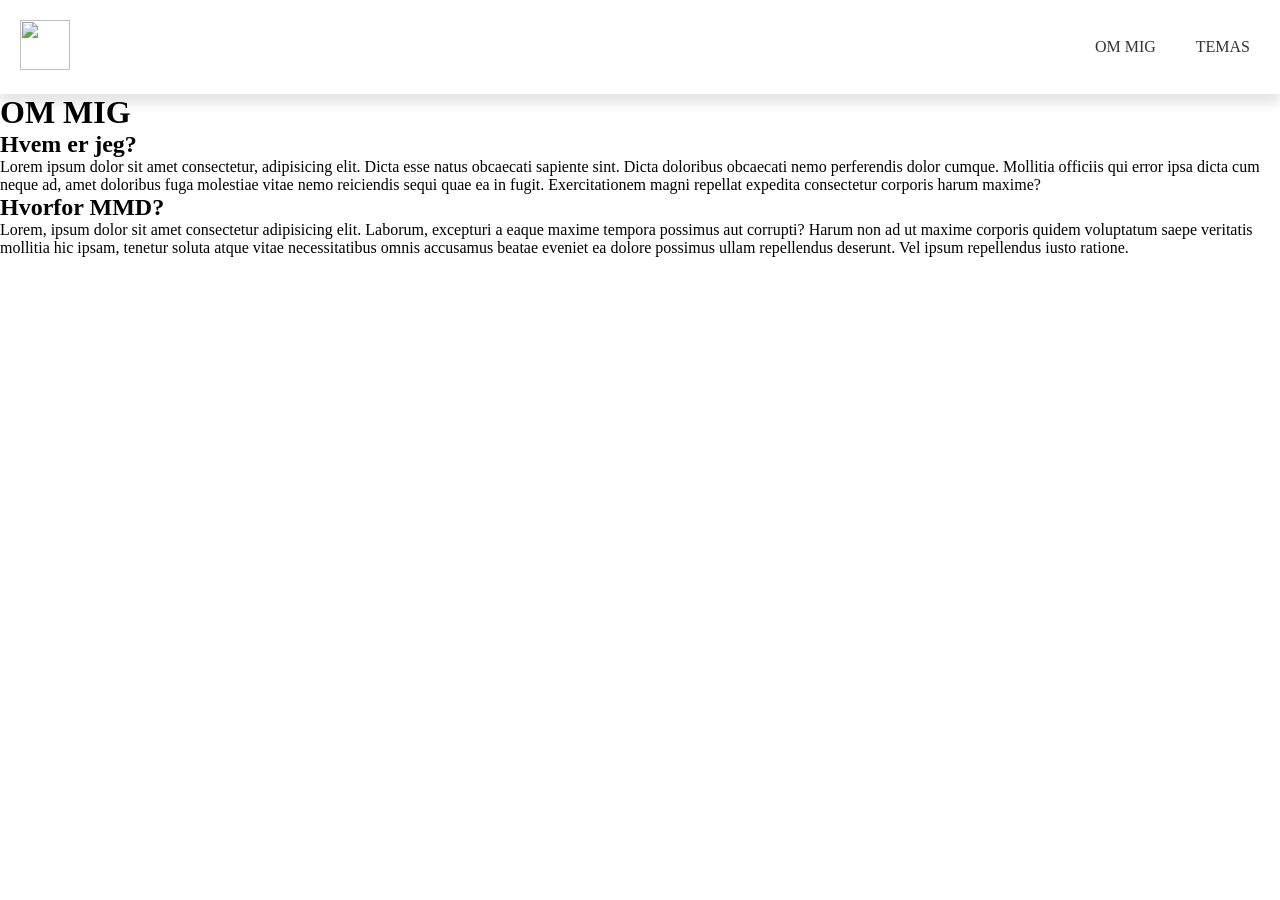
==== aboutme.html @ c72c5576 "skeleton and colors" ====
<!DOCTYPE html>
<html lang="en">
  <head>
    <meta charset="UTF-8" />
    <meta name="viewport" content="width=device-width, initial-scale=1.0" />
    <title>Document</title>
    <link rel="stylesheet" href="./css/header.css" />
  </head>
  <body>
    <header>
      <div class="logo">
        <a href="index.html">
          <img src="/" alt="" />
        </a>
      </div>
      <nav>
        <ul class="menu">
          <li><a href="index.html">OM MIG</a></li>
          <li><a href="temas.html">TEMAS</a></li>
        </ul>
        <button class="burger">
          <span class="line"></span>
          <span class="line"></span>
          <span class="line"></span>
        </button>
      </nav>
    </header>
    <main>
      <h1>OM MIG</h1>
      <h2>Hvem er jeg?</h2>
      <p>
        Lorem ipsum dolor sit amet consectetur, adipisicing elit. Dicta esse natus obcaecati sapiente sint. Dicta doloribus obcaecati nemo perferendis dolor cumque. Mollitia officiis qui error ipsa dicta cum neque ad, amet doloribus fuga molestiae
        vitae nemo reiciendis sequi quae ea in fugit. Exercitationem magni repellat expedita consectetur corporis harum maxime?
      </p>
      <h2>Hvorfor MMD?</h2>
      <p>
        Lorem, ipsum dolor sit amet consectetur adipisicing elit. Laborum, excepturi a eaque maxime tempora possimus aut corrupti? Harum non ad ut maxime corporis quidem voluptatum saepe veritatis mollitia hic ipsam, tenetur soluta atque vitae
        necessitatibus omnis accusamus beatae eveniet ea dolore possimus ullam repellendus deserunt. Vel ipsum repellendus iusto ratione.
      </p>
    </main>
    <script src="./javascript/burger.js"></script>
  </body>
</html>
---- css/header.css ----
* {
  margin: 0;
  padding: 0;
  box-sizing: border-box;
}

header {
  position: sticky;
  top: 0;
  display: flex;
  justify-content: space-between;
  align-items: center;
  padding: 20px;
  background-color: #ffffff;
  box-shadow: 0 10px 10px rgba(0, 0, 0, 0.1);
}

.logo img {
  width: 50px;
  height: 50px;
}

nav {
  display: flex;
  align-items: center;
}

.menu {
  display: flex;
  list-style: none;
  margin: 0;
  padding: 0;
}

.menu li {
  margin-right: 20px;
}

.menu li:last-child {
  margin-right: 0;
}

.menu a {
  display: block;
  padding: 10px;
  color: #333333;
  text-decoration: none;
  transition: color 0.3s;
  text-align: end;
}

.menu a:hover {
  color: #ff0000;
}

.burger {
  width: 30px;
  height: 20px;
  cursor: pointer;
}

.burger .line {
  display: block;
  width: 100%;
  height: 2px;
  background-color: #333333;
  margin-bottom: 5px;
  transition: 0.2s linear;
}
.burger {
  display: none;
}
@media screen and (width < 800px) {
  .menu {
    display: none;
  }
  .burger {
    display: block;
    background-color: transparent;
    border: 0;
  }
  .burger.active .line:nth-child(1) {
    transform: rotate(45deg) translate(5px, 5px);
    transition: 0.2s linear;
  }

  .burger.active .line:nth-child(2) {
    opacity: 0;
    transition: 0.15s linear;
  }

  .burger.active .line:nth-child(3) {
    transform: rotate(-45deg) translate(5px, -5px);
    transition: 0.2s linear;
  }

  nav.active .menu {
    display: block;
    background-color: #ffffff;
    position: absolute;
    top: 94px;
    left: 0;
    width: 100%;
    box-shadow: 0 10px 10px rgba(0, 0, 0, 0.1);
    z-index: 1;
  }

  nav.active .menu li {
    margin: 10px 20px;
  }

  nav.active .menu a {
    font-size: 24px;
  }
}
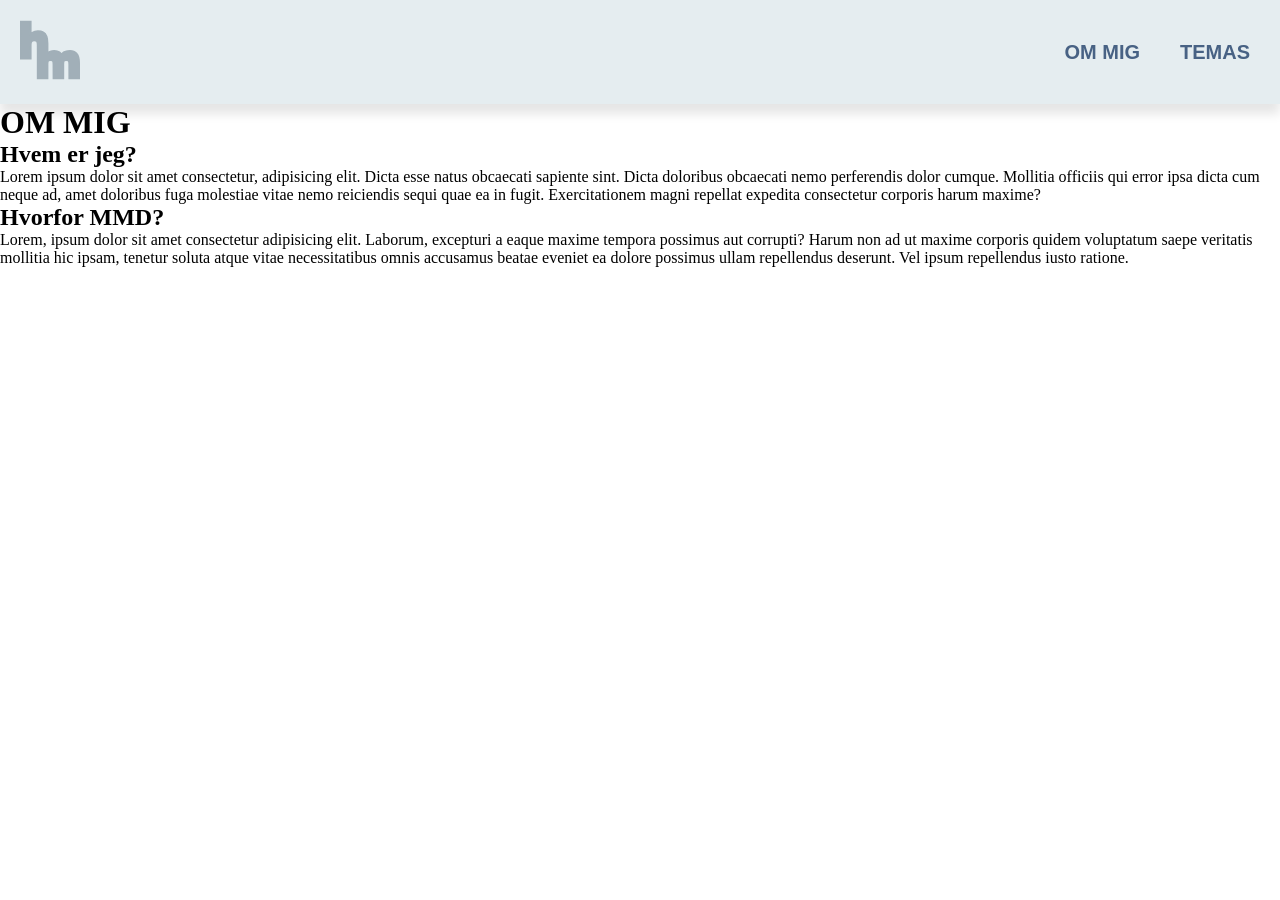
==== commit ff0cd994: "Adding Fonts and layouts" ====
--- a/aboutme.html
+++ b/aboutme.html
@@ -10,7 +10,7 @@
     <header>
       <div class="logo">
         <a href="index.html">
-          <img src="/" alt="" />
+          <img src="./images/hmlogo.svg" alt="" />
         </a>
       </div>
       <nav>
--- a/css/header.css
+++ b/css/header.css
@@ -3,21 +3,25 @@
   padding: 0;
   box-sizing: border-box;
 }
+@font-face {
+  font-family: "PoppinsBold";
+  src: url(../fonts/Poppins-Bold.woff);
+}
 
 header {
-  position: sticky;
+  position: inherit;
   top: 0;
   display: flex;
   justify-content: space-between;
   align-items: center;
   padding: 20px;
-  background-color: #ffffff;
+  background-color: #e5edf0;
   box-shadow: 0 10px 10px rgba(0, 0, 0, 0.1);
 }
 
 .logo img {
-  width: 50px;
-  height: 50px;
+  width: 60px;
+  height: 60px;
 }
 
 nav {
@@ -43,14 +47,17 @@
 .menu a {
   display: block;
   padding: 10px;
-  color: #333333;
+  color: #486284;
   text-decoration: none;
   transition: color 0.3s;
   text-align: end;
+  font-family: "Poppins", sans-serif;
+  font-weight: 800;
+  font-size: 20px;
 }
 
 .menu a:hover {
-  color: #ff0000;
+  color: #fb9dfb;
 }
 
 .burger {
@@ -63,7 +70,7 @@
   display: block;
   width: 100%;
   height: 2px;
-  background-color: #333333;
+  background-color: #486284;
   margin-bottom: 5px;
   transition: 0.2s linear;
 }
@@ -96,7 +103,7 @@
 
   nav.active .menu {
     display: block;
-    background-color: #ffffff;
+    background-color: #e5edf0;
     position: absolute;
     top: 94px;
     left: 0;
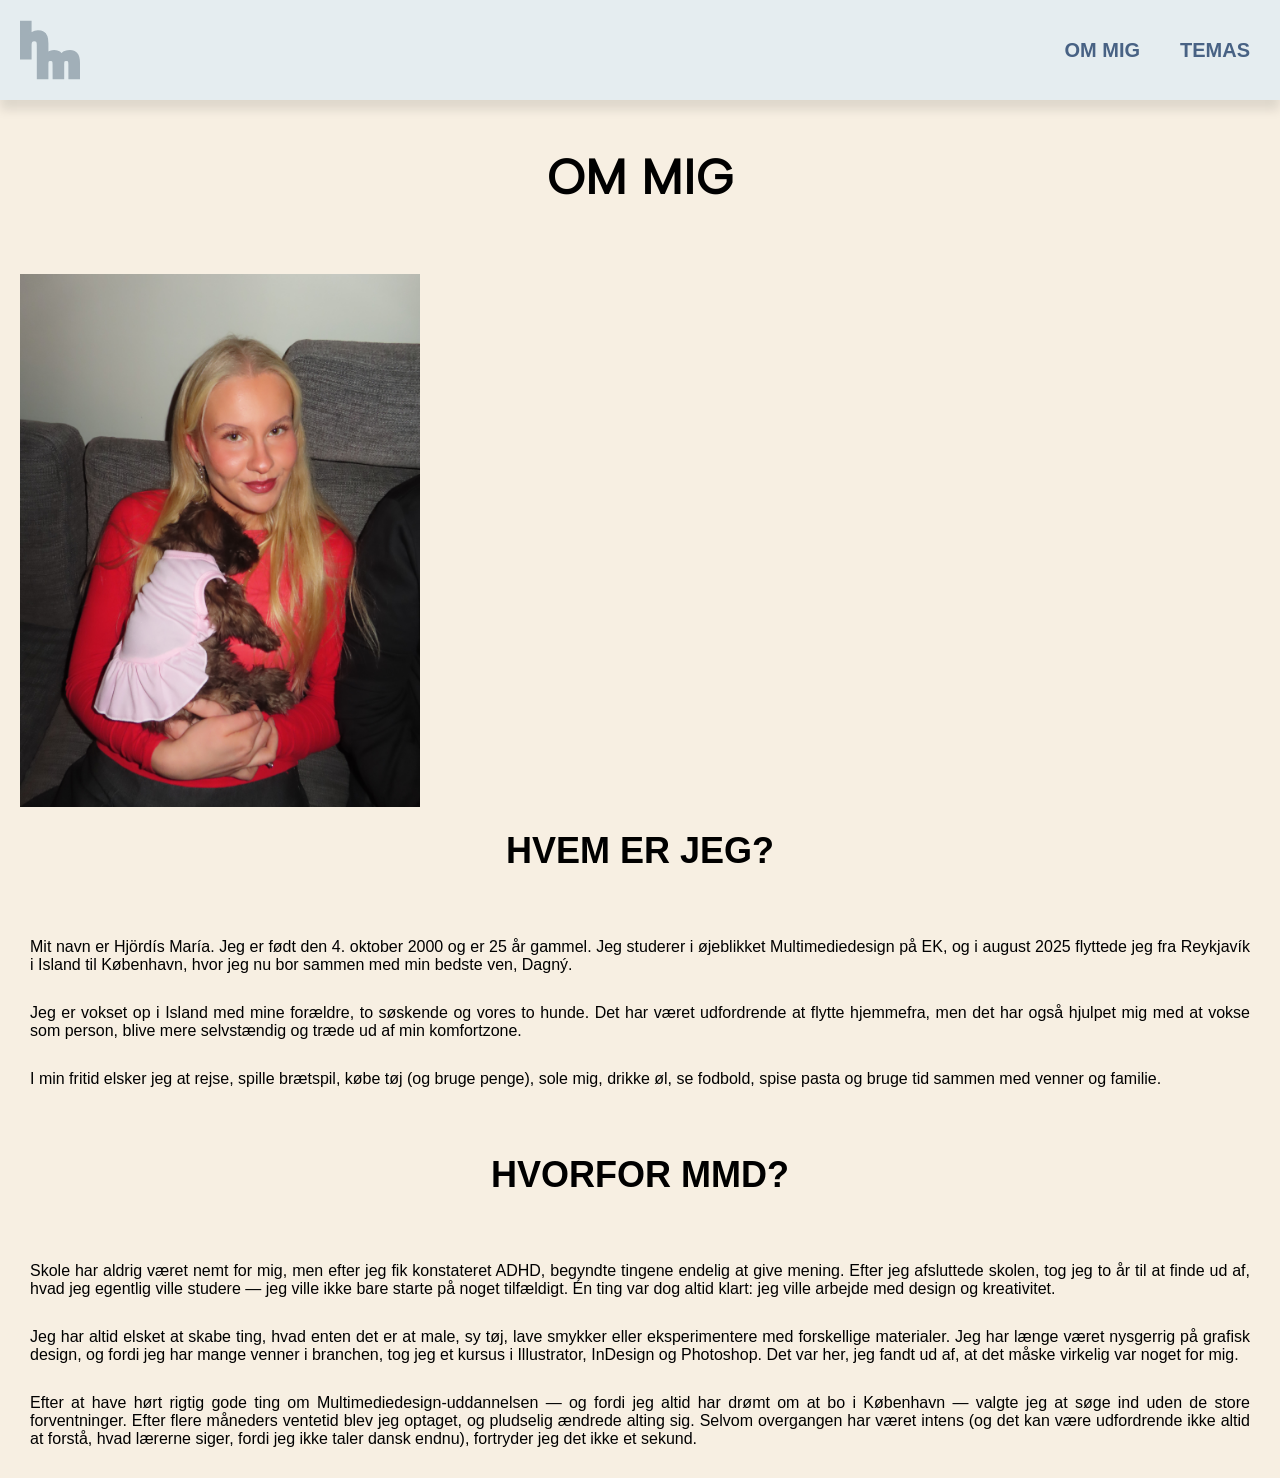
==== commit 7b8f3eed: "ALOOOOOTTT" ====
--- a/aboutme.html
+++ b/aboutme.html
@@ -5,6 +5,9 @@
     <meta name="viewport" content="width=device-width, initial-scale=1.0" />
     <title>Document</title>
     <link rel="stylesheet" href="./css/header.css" />
+    <link rel="stylesheet" href="./css/style.css" />
+    <link rel="stylesheet" href="./css/layout.css" />
+    <link rel="stylesheet" href="./css/general.css" />
   </head>
   <body>
     <header>
@@ -27,16 +30,34 @@
     </header>
     <main>
       <h1>OM MIG</h1>
-      <h2>Hvem er jeg?</h2>
-      <p>
-        Lorem ipsum dolor sit amet consectetur, adipisicing elit. Dicta esse natus obcaecati sapiente sint. Dicta doloribus obcaecati nemo perferendis dolor cumque. Mollitia officiis qui error ipsa dicta cum neque ad, amet doloribus fuga molestiae
-        vitae nemo reiciendis sequi quae ea in fugit. Exercitationem magni repellat expedita consectetur corporis harum maxime?
-      </p>
-      <h2>Hvorfor MMD?</h2>
-      <p>
-        Lorem, ipsum dolor sit amet consectetur adipisicing elit. Laborum, excepturi a eaque maxime tempora possimus aut corrupti? Harum non ad ut maxime corporis quidem voluptatum saepe veritatis mollitia hic ipsam, tenetur soluta atque vitae
-        necessitatibus omnis accusamus beatae eveniet ea dolore possimus ullam repellendus deserunt. Vel ipsum repellendus iusto ratione.
-      </p>
+      <section>
+        <div class="aboutmephoto">
+          <img src="images/Hjördís.JPG" alt="" />
+        </div>
+        <h2>Hvem er jeg?</h2>
+        <p style="text-align: justify">
+          Mit navn er Hjördís María. Jeg er født den 4. oktober 2000 og er 25 år gammel. Jeg studerer i øjeblikket Multimediedesign på EK, og i august 2025 flyttede jeg fra Reykjavík i Island til København, hvor jeg nu bor sammen med min bedste ven,
+          Dagný.
+        </p>
+        <p style="text-align: justify">
+          Jeg er vokset op i Island med mine forældre, to søskende og vores to hunde. Det har været udfordrende at flytte hjemmefra, men det har også hjulpet mig med at vokse som person, blive mere selvstændig og træde ud af min komfortzone.
+        </p>
+        <p style="text-align: justify">I min fritid elsker jeg at rejse, spille brætspil, købe tøj (og bruge penge), sole mig, drikke øl, se fodbold, spise pasta og bruge tid sammen med venner og familie.</p>
+
+        <h2>Hvorfor MMD?</h2>
+        <p style="text-align: justify">
+          Skole har aldrig været nemt for mig, men efter jeg fik konstateret ADHD, begyndte tingene endelig at give mening. Efter jeg afsluttede skolen, tog jeg to år til at finde ud af, hvad jeg egentlig ville studere — jeg ville ikke bare starte på
+          noget tilfældigt. Én ting var dog altid klart: jeg ville arbejde med design og kreativitet.
+        </p>
+        <p style="text-align: justify">
+          Jeg har altid elsket at skabe ting, hvad enten det er at male, sy tøj, lave smykker eller eksperimentere med forskellige materialer. Jeg har længe været nysgerrig på grafisk design, og fordi jeg har mange venner i branchen, tog jeg et
+          kursus i Illustrator, InDesign og Photoshop. Det var her, jeg fandt ud af, at det måske virkelig var noget for mig.
+        </p>
+        <p style="text-align: justify">
+          Efter at have hørt rigtig gode ting om Multimediedesign-uddannelsen — og fordi jeg altid har drømt om at bo i København — valgte jeg at søge ind uden de store forventninger. Efter flere måneders ventetid blev jeg optaget, og pludselig
+          ændrede alting sig. Selvom overgangen har været intens (og det kan være udfordrende ikke altid at forstå, hvad lærerne siger, fordi jeg ikke taler dansk endnu), fortryder jeg det ikke et sekund.
+        </p>
+      </section>
     </main>
     <script src="./javascript/burger.js"></script>
   </body>
--- a/css/style.css
+++ b/css/style.css
@@ -0,0 +1,62 @@
+:root {
+  --blue: #e5edf0;
+  --dark: #a1afb8;
+  --cream: #b1a296;
+  --light: #fbe99d;
+}
+
+body {
+  background-color: #f7efe2;
+}
+/*colors*/
+.card.blue {
+  --bg: var(--blue);
+}
+.card.cream {
+  --bg: var(--cream);
+}
+
+.button {
+  background: var(--bg);
+}
+
+.rotate {
+  background: var(--bg);
+}
+
+.card.blue .rotate {
+  color: var(--dark);
+}
+.card.cream .rotate {
+  color: var(--light);
+}
+
+.btn.dark {
+  color: var(--dark);
+}
+.btn.light {
+  color: var(--light);
+}
+
+.btn.dark:hover {
+  color: #c32732;
+}
+.btn.light:hover {
+  color: #fb9dfb;
+}
+
+/*img style*/
+.cardphoto {
+  overflow: hidden;
+  background: #ddd;
+}
+.imgfit {
+  width: 100%;
+  height: 100%;
+  object-fit: cover;
+}
+.aboutmephoto {
+  width: 400px;
+  height: 500px;
+  margin: 20px;
+}
--- a/css/layout.css
+++ b/css/layout.css
@@ -0,0 +1,238 @@
+* {
+  box-sizing: border-box;
+}
+
+/*grid for cards*/
+.portfolio-grid {
+  display: grid;
+  grid-template-columns: 1fr;
+}
+
+.card {
+  display: grid;
+  grid-template-columns: 70px 1fr;
+  min-height: 360px;
+}
+
+.rotate {
+  display: flex;
+  align-items: center;
+  justify-content: center;
+}
+
+.button {
+  display: flex;
+  align-items: center;
+  justify-content: center;
+}
+.btn {
+  display: inline-flex;
+  align-items: center;
+  justify-content: center;
+  padding: 14px 26px;
+}
+
+img {
+  display: block;
+  max-width: 100%;
+  height: auto;
+}
+
+/* GRID FOR TEMA SIDE */
+.grid-tema {
+  margin: 60px;
+  display: grid;
+  gap: 20px;
+}
+
+.tema-block {
+  display: grid;
+  gap: 12px;
+  align-items: start;
+  position: relative;
+  padding: 18px 0;
+}
+
+/* divider line */
+.tema-block::after {
+  content: "";
+  position: absolute;
+  left: 0;
+  right: 0;
+  bottom: 0;
+  height: 1px;
+  background-color: rgba(0, 0, 0, 0.15); /* subtle */
+}
+
+.tema-block:last-child::after {
+  display: none;
+}
+
+/* left column */
+
+.media-2 {
+  display: grid;
+  grid-template-columns: repeat(2, 1fr);
+}
+.media-3 {
+  display: grid;
+  grid-template-columns: repeat(3, 1fr);
+}
+.media-4 {
+  display: grid;
+  grid-template-columns: repeat(4, 1fr);
+}
+.media-5 {
+  display: grid;
+  grid-template-columns: 1fr;
+}
+.media-6 {
+  display: grid;
+  grid-template-columns: repeat(2, 1fr);
+}
+.media-7 {
+  display: grid;
+  grid-template-columns: 1fr 1fr;
+}
+.media-9 {
+  display: grid;
+  grid-template-columns: repeat(2, 1fr);
+}
+.media-10 {
+  display: grid;
+  grid-template-columns: 1fr 1fr 1fr;
+  gap: 0;
+}
+
+/* right column (image area) */
+.tema-media {
+  display: grid;
+  gap: 6px;
+}
+.tema-media.media-lofi img {
+  height: 300px;
+}
+.tema-media.media-4 img {
+  height: 300px;
+}
+.tema-media.media-8 img {
+  height: 80%;
+  width: 80%;
+}
+
+/* image sizing: keep them from becoming huge */
+.tema-media img {
+  width: 100%;
+  height: 220px; /* controls “bigness” */
+  object-fit: contain; /* show whole UI screens */
+  border-radius: 12px; /* optional */
+}
+.tema-menus {
+  display: flex;
+  justify-content: center;
+  align-items: center;
+  gap: 32px; /* space between menu items */
+  padding: 0;
+  margin: 40px 0; /* space above/below */
+  list-style: none;
+}
+main nav {
+  width: 100%;
+}
+.tema-menus a {
+  text-align: center;
+}
+main > nav {
+  display: flex !important;
+  justify-content: center !important;
+  width: 100% !important;
+  padding: 2em;
+}
+
+/* make UL shrink to its content and center */
+main > nav .tema-menus {
+  width: fit-content;
+  margin: 0 auto;
+}
+
+/* layout on mobile: text on top, images underneath */
+@media (max-width: 799px) {
+  .tema-block {
+    grid-template-columns: 1fr;
+  }
+
+  /* make images a bit shorter on small screens */
+  .tema-media img {
+    height: 200px;
+  }
+}
+
+/* layout on desktop: text left, images right */
+@media (min-width: 800px) {
+  .tema-block {
+    grid-template-columns: 1fr 1.4fr; /* right side wider */
+    gap: 10px;
+  }
+
+  /* different grid layouts depending on how many images */
+  .media-2 {
+    grid-template-columns: repeat(2, 1fr);
+  }
+
+  .media-3 {
+    grid-template-columns: repeat(3, 1fr);
+  }
+
+  .media-4 {
+    grid-template-columns: repeat(4, 1fr);
+  }
+  .media-6 {
+    grid-template-columns: repeat(3, 1fr);
+  }
+
+  .tema-media.media-lofi img {
+    height: 400px;
+  }
+
+  .tema-media.media-4 img {
+    height: 400px;
+  }
+  /* slightly larger thumbnails on desktop */
+  .tema-media img {
+    height: 240px;
+  }
+
+  .portfolio-grid {
+    grid-template-columns: 1fr 1fr;
+    max-width: 1200px;
+    margin: 100px auto;
+  }
+  .card {
+    grid-template-columns: 90px 1fr;
+    grid-template-rows: 320px 240px;
+    min-height: auto;
+  }
+
+  /* photo spans both columns on top */
+  .cardphoto {
+    grid-column: 1 / -1;
+    grid-row: 1;
+  }
+
+  /* label + panel sit on bottom row */
+  .rotate {
+    grid-column: 1;
+    grid-row: 2;
+    font-size: 40px;
+  }
+
+  .button {
+    grid-column: 2;
+    grid-row: 2;
+  }
+
+  .btn {
+    padding: 20px 90px;
+    letter-spacing: 2px;
+  }
+}
--- a/css/general.css
+++ b/css/general.css
@@ -0,0 +1,126 @@
+@font-face {
+  font-family: "AlbertSans";
+  src: url(../fonts/AlbertSans-VariableFont_wght.woff);
+}
+@font-face {
+  font-family: "PoppinsRegular";
+  src: url(../fonts/Poppins-Regular.woff);
+}
+@font-face {
+  font-family: "PoppinsBold";
+  src: url(../fonts/Poppins-Bold.woff);
+}
+
+.rotate {
+  writing-mode: vertical-rl;
+  transform: rotate(180deg);
+  font-weight: 800;
+  letter-spacing: 2px;
+  font-family: "AlbertSans", sans-serif;
+}
+
+.rotate h3 {
+  font-size: 55px;
+}
+
+.btn {
+  border: 2px solid currentColor;
+  text-decoration: none;
+  font-size: 14px;
+  letter-spacing: 1px;
+  line-height: 1;
+  font-family: "Poppins", sans-serif;
+  font-weight: 700;
+  font-style: normal;
+}
+
+h1 {
+  font-family: "AlbertSans", sans-serif;
+  font-weight: 700;
+  font-size: 48px;
+  letter-spacing: 1px;
+  text-align: center;
+  padding: 1em;
+}
+
+h2 {
+  text-align: center;
+  padding: 1em;
+  font-family: Helvetica, sans-serif;
+  font-size: 36px;
+  font-weight: 700;
+  text-transform: uppercase;
+}
+
+p {
+  font-family: "Poppins", sans-serif;
+  font-weight: 400;
+  font-size: 16px;
+  margin: 30px;
+  text-align: center;
+}
+.btn-website {
+  align-items: center;
+  justify-content: center;
+  text-align: center;
+  text-decoration: none;
+  color: #c32732;
+}
+.button-website {
+  margin-top: 20px;
+  display: inline-block;
+  border: 2px solid #c32732;
+  padding: 20px 40px;
+  align-items: center;
+  justify-items: center;
+  text-align: center;
+  font-family: "Poppins", sans-serif;
+  font-weight: 700;
+  font-style: normal;
+  text-decoration: none;
+  color: #c32732;
+  cursor: pointer;
+}
+.tema-beskrivelse {
+  text-align: center;
+  justify-content: center;
+  align-items: center;
+}
+.button-website:hover {
+  background-color: #fb9dfb;
+  color: #ffffff;
+}
+
+.tema-text h2 {
+  margin: 0 0 8px 0;
+  font-family: "AlbertSans", sans-serif;
+  font-weight: 600;
+  font-size: 35px;
+  text-align: start;
+}
+.tema-text p {
+  font-family: "Poppins", sans-serif;
+  font-weight: 400;
+  font-size: 16px;
+  text-align: start;
+  margin-right: 20px;
+}
+.tema-menus a {
+  font-family: "Poppins", sans-serif;
+  font-weight: 600;
+  font-size: 18px;
+  text-decoration: none;
+  color: #486284;
+}
+.tema-menus a:hover {
+  color: #fb9dfb;
+}
+
+@media (min-width: 800px) {
+  .rotate h3 {
+    font-size: 55px;
+  }
+  .btn {
+    font-size: 20px;
+  }
+}
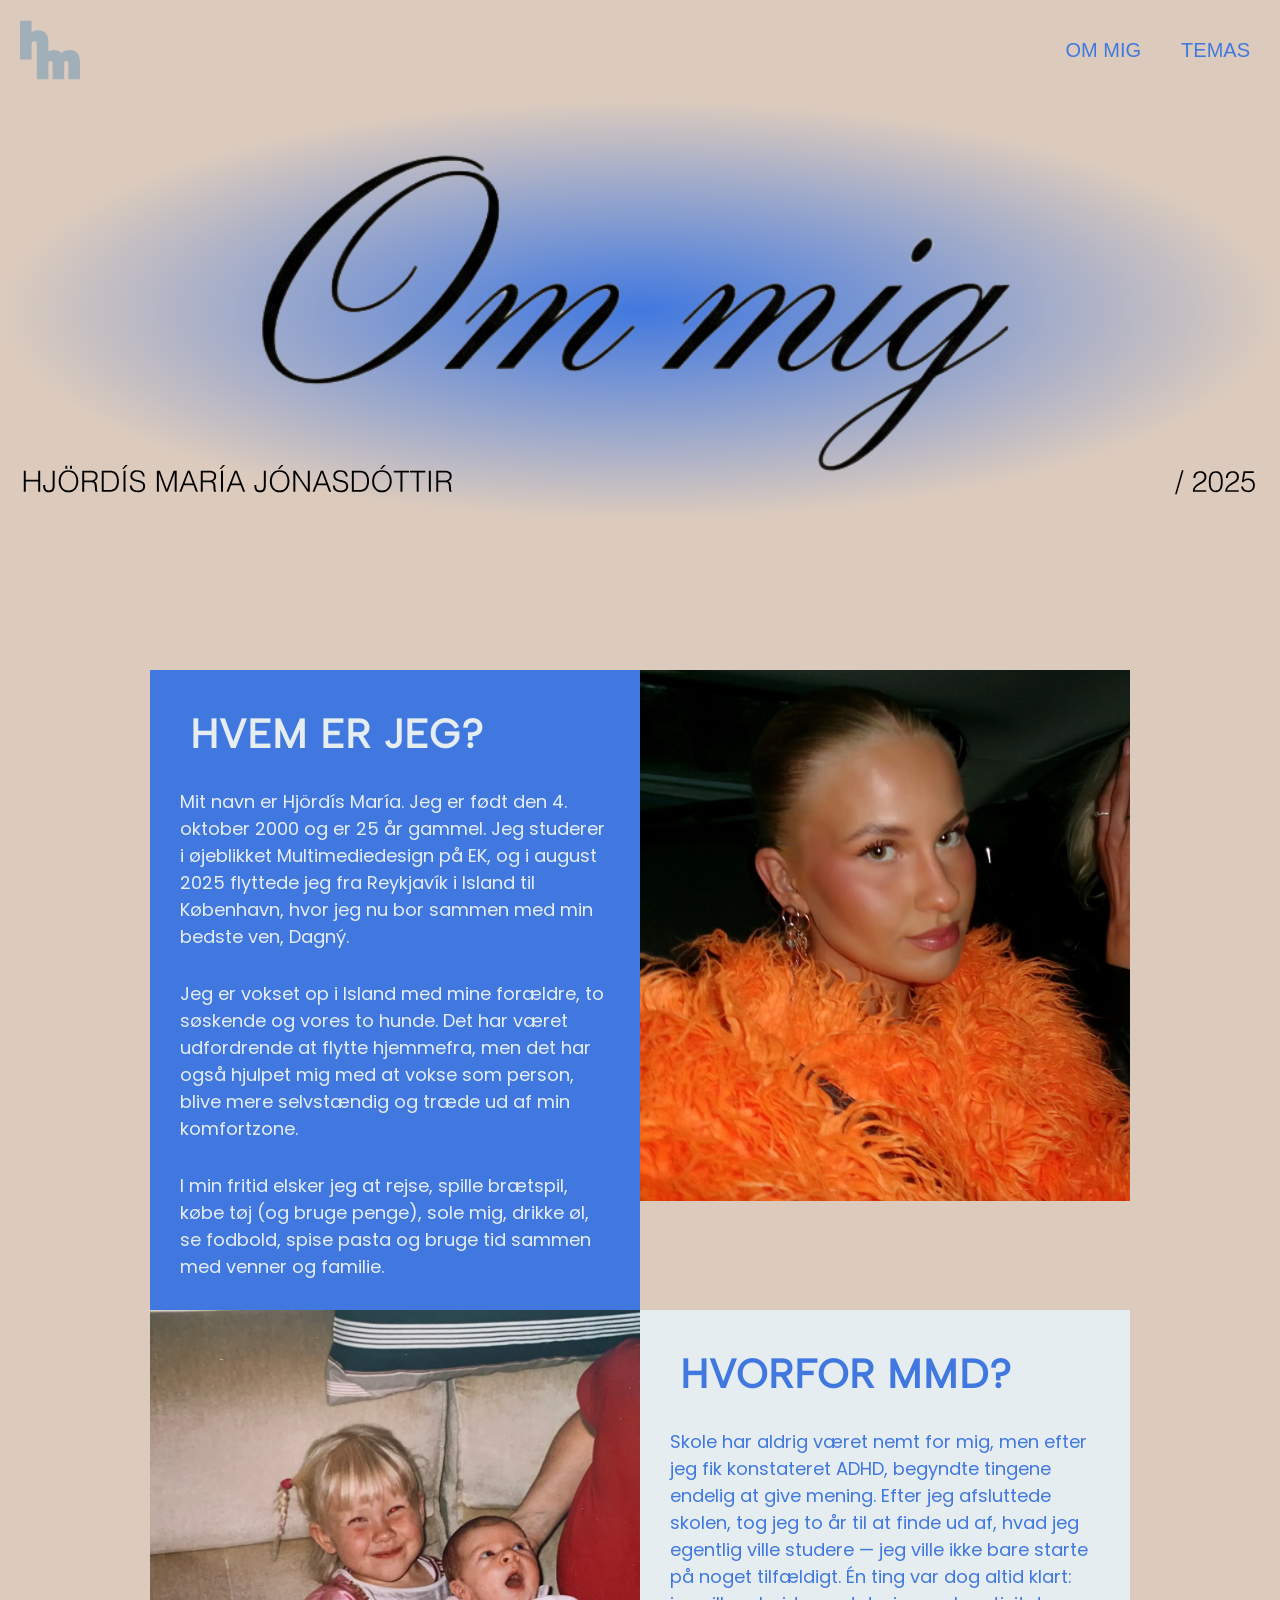
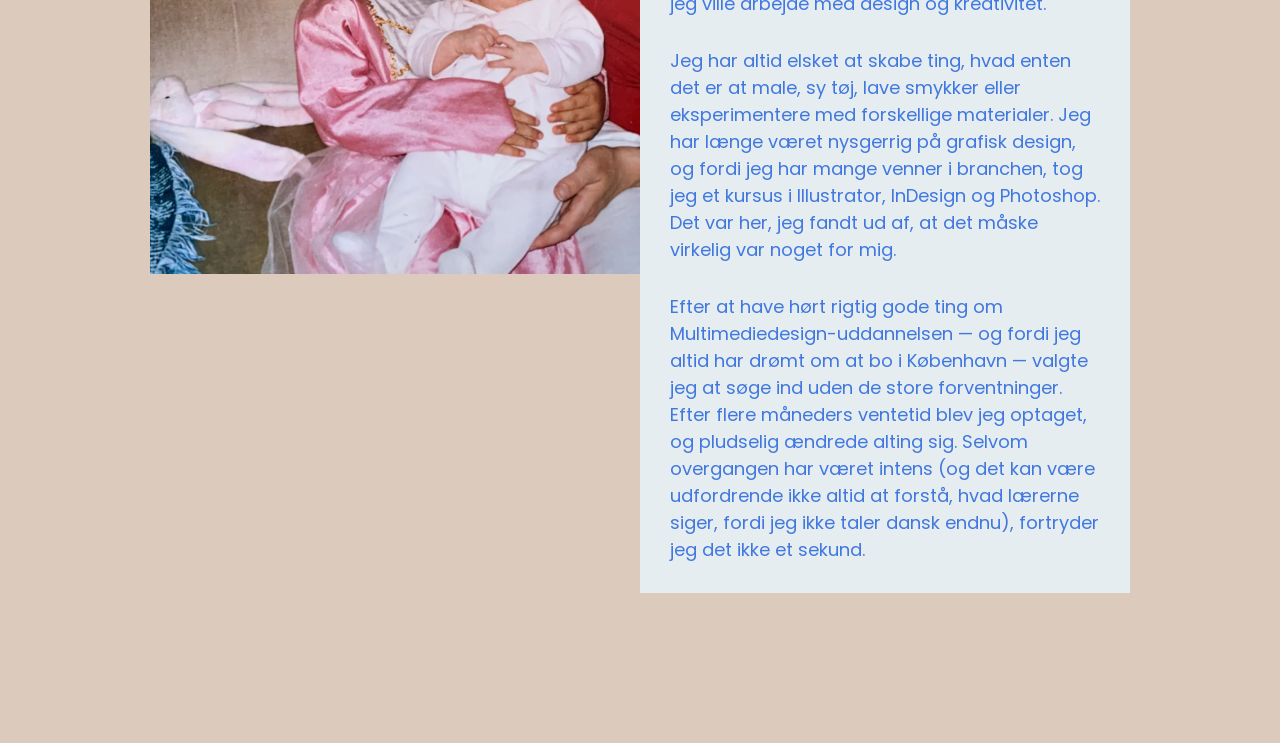
==== commit adb2f0d8: "Like so much stuff idk" ====
--- a/aboutme.html
+++ b/aboutme.html
@@ -1,4 +1,4 @@
-<!DOCTYPE html>
+<!doctype html>
 <html lang="en">
   <head>
     <meta charset="UTF-8" />
@@ -29,34 +29,41 @@
       </nav>
     </header>
     <main>
-      <h1>OM MIG</h1>
-      <section>
-        <div class="aboutmephoto">
-          <img src="images/Hjördís.JPG" alt="" />
+      <div class="hero-img">
+        <img src="images/om-mighero.svg" alt="" />
+      </div>
+      <section class="ommig-grid">
+        <div class="ommig-box ommig-text ommig-top">
+          <h1>Hvem er jeg?</h1>
+          <p>
+            Mit navn er Hjördís María. Jeg er født den 4. oktober 2000 og er 25 år gammel. Jeg studerer i øjeblikket Multimediedesign på EK, og i august 2025 flyttede jeg fra Reykjavík i Island til København, hvor jeg nu bor sammen med min bedste
+            ven, Dagný.
+          </p>
+          <p>Jeg er vokset op i Island med mine forældre, to søskende og vores to hunde. Det har været udfordrende at flytte hjemmefra, men det har også hjulpet mig med at vokse som person, blive mere selvstændig og træde ud af min komfortzone.</p>
+          <p>I min fritid elsker jeg at rejse, spille brætspil, købe tøj (og bruge penge), sole mig, drikke øl, se fodbold, spise pasta og bruge tid sammen med venner og familie.</p>
         </div>
-        <h2>Hvem er jeg?</h2>
-        <p style="text-align: justify">
-          Mit navn er Hjördís María. Jeg er født den 4. oktober 2000 og er 25 år gammel. Jeg studerer i øjeblikket Multimediedesign på EK, og i august 2025 flyttede jeg fra Reykjavík i Island til København, hvor jeg nu bor sammen med min bedste ven,
-          Dagný.
-        </p>
-        <p style="text-align: justify">
-          Jeg er vokset op i Island med mine forældre, to søskende og vores to hunde. Det har været udfordrende at flytte hjemmefra, men det har også hjulpet mig med at vokse som person, blive mere selvstændig og træde ud af min komfortzone.
-        </p>
-        <p style="text-align: justify">I min fritid elsker jeg at rejse, spille brætspil, købe tøj (og bruge penge), sole mig, drikke øl, se fodbold, spise pasta og bruge tid sammen med venner og familie.</p>
+        <div class="ommig-box ommig-img-1">
+          <img src="images/HMJHMJ.webp" alt="" />
+        </div>
 
-        <h2>Hvorfor MMD?</h2>
-        <p style="text-align: justify">
-          Skole har aldrig været nemt for mig, men efter jeg fik konstateret ADHD, begyndte tingene endelig at give mening. Efter jeg afsluttede skolen, tog jeg to år til at finde ud af, hvad jeg egentlig ville studere — jeg ville ikke bare starte på
-          noget tilfældigt. Én ting var dog altid klart: jeg ville arbejde med design og kreativitet.
-        </p>
-        <p style="text-align: justify">
-          Jeg har altid elsket at skabe ting, hvad enten det er at male, sy tøj, lave smykker eller eksperimentere med forskellige materialer. Jeg har længe været nysgerrig på grafisk design, og fordi jeg har mange venner i branchen, tog jeg et
-          kursus i Illustrator, InDesign og Photoshop. Det var her, jeg fandt ud af, at det måske virkelig var noget for mig.
-        </p>
-        <p style="text-align: justify">
-          Efter at have hørt rigtig gode ting om Multimediedesign-uddannelsen — og fordi jeg altid har drømt om at bo i København — valgte jeg at søge ind uden de store forventninger. Efter flere måneders ventetid blev jeg optaget, og pludselig
-          ændrede alting sig. Selvom overgangen har været intens (og det kan være udfordrende ikke altid at forstå, hvad lærerne siger, fordi jeg ikke taler dansk endnu), fortryder jeg det ikke et sekund.
-        </p>
+        <div class="ommig-box ommig-img-2">
+          <img src="images/babyhmj.webp" alt="" />
+        </div>
+        <div class="ommig-box ommig-text ommig-text-dark ommig-bottom">
+          <h1>Hvorfor MMD?</h1>
+          <p>
+            Skole har aldrig været nemt for mig, men efter jeg fik konstateret ADHD, begyndte tingene endelig at give mening. Efter jeg afsluttede skolen, tog jeg to år til at finde ud af, hvad jeg egentlig ville studere — jeg ville ikke bare starte
+            på noget tilfældigt. Én ting var dog altid klart: jeg ville arbejde med design og kreativitet.
+          </p>
+          <p>
+            Jeg har altid elsket at skabe ting, hvad enten det er at male, sy tøj, lave smykker eller eksperimentere med forskellige materialer. Jeg har længe været nysgerrig på grafisk design, og fordi jeg har mange venner i branchen, tog jeg et
+            kursus i Illustrator, InDesign og Photoshop. Det var her, jeg fandt ud af, at det måske virkelig var noget for mig.
+          </p>
+          <p>
+            Efter at have hørt rigtig gode ting om Multimediedesign-uddannelsen — og fordi jeg altid har drømt om at bo i København — valgte jeg at søge ind uden de store forventninger. Efter flere måneders ventetid blev jeg optaget, og pludselig
+            ændrede alting sig. Selvom overgangen har været intens (og det kan være udfordrende ikke altid at forstå, hvad lærerne siger, fordi jeg ikke taler dansk endnu), fortryder jeg det ikke et sekund.
+          </p>
+        </div>
       </section>
     </main>
     <script src="./javascript/burger.js"></script>
--- a/css/header.css
+++ b/css/header.css
@@ -1,22 +1,11 @@
-* {
-  margin: 0;
-  padding: 0;
-  box-sizing: border-box;
-}
-@font-face {
-  font-family: "PoppinsBold";
-  src: url(../fonts/Poppins-Bold.woff);
-}
-
 header {
-  position: inherit;
+  position: relative;
   top: 0;
   display: flex;
   justify-content: space-between;
   align-items: center;
   padding: 20px;
-  background-color: #e5edf0;
-  box-shadow: 0 10px 10px rgba(0, 0, 0, 0.1);
+  background-color: #dccbbd;
 }
 
 .logo img {
@@ -29,81 +18,97 @@
   align-items: center;
 }
 
+/* Desktop menu */
 .menu {
   display: flex;
   list-style: none;
+  gap: 20px;
   margin: 0;
   padding: 0;
-}
-
-.menu li {
-  margin-right: 20px;
-}
-
-.menu li:last-child {
-  margin-right: 0;
 }
 
 .menu a {
   display: block;
   padding: 10px;
-  color: #486284;
+  color: #4178df;
   text-decoration: none;
   transition: color 0.3s;
   text-align: end;
-  font-family: "Poppins", sans-serif;
-  font-weight: 800;
+  font-family: Helvetica, sans-serif;
+  font-weight: 500;
   font-size: 20px;
 }
 
 .menu a:hover {
-  color: #fb9dfb;
+  color: #ec3333;
 }
 
-.burger {
-  width: 30px;
-  height: 20px;
-  cursor: pointer;
-}
-
-.burger .line {
-  display: block;
-  width: 100%;
-  height: 2px;
-  background-color: #486284;
-  margin-bottom: 5px;
-  transition: 0.2s linear;
-}
+/* Burger hidden on desktop */
 .burger {
   display: none;
 }
-@media screen and (width < 800px) {
+
+/* Mobile */
+@media (max-width: 799px) {
   .menu {
     display: none;
   }
+
   .burger {
     display: block;
-    background-color: transparent;
+    width: 40px;
+    height: 28px;
+    cursor: pointer;
+
+    background: transparent;
     border: 0;
+    padding: 0;
+
+    position: relative;
   }
+
+  .burger .line {
+    position: absolute;
+    left: 0;
+    width: 100%;
+    height: 4px;
+    background-color: #4178df;
+
+    transition: 0.2s linear;
+    transform-origin: center;
+  }
+
+  .burger .line:nth-child(1) {
+    top: 0;
+  }
+  .burger .line:nth-child(2) {
+    top: 50%;
+    transform: translateY(-50%);
+  }
+  .burger .line:nth-child(3) {
+    bottom: 0;
+  }
+
+  /* Perfect X */
   .burger.active .line:nth-child(1) {
-    transform: rotate(45deg) translate(5px, 5px);
-    transition: 0.2s linear;
+    top: 50%;
+    transform: translateY(-50%) rotate(45deg);
   }
 
   .burger.active .line:nth-child(2) {
     opacity: 0;
-    transition: 0.15s linear;
   }
 
   .burger.active .line:nth-child(3) {
-    transform: rotate(-45deg) translate(5px, -5px);
-    transition: 0.2s linear;
+    top: 50%;
+    bottom: auto;
+    transform: translateY(-50%) rotate(-45deg);
   }
 
+  /* Dropdown menu */
   nav.active .menu {
     display: block;
-    background-color: #e5edf0;
+    background-color: #dccbbd;
     position: absolute;
     top: 94px;
     left: 0;
--- a/css/style.css
+++ b/css/style.css
@@ -1,14 +1,15 @@
 :root {
   --blue: #e5edf0;
   --dark: #a1afb8;
-  --cream: #b1a296;
-  --light: #fbe99d;
+  --cream: #4178df;
+  --light: #e5edf0; /* keep if intentional */
 }
 
 body {
-  background-color: #f7efe2;
+  background-color: #dccbbd;
 }
-/*colors*/
+
+/* Background per card */
 .card.blue {
   --bg: var(--blue);
 }
@@ -16,47 +17,51 @@
   --bg: var(--cream);
 }
 
+/* Apply bg to the correct sections */
+.rotate,
 .button {
   background: var(--bg);
 }
 
-.rotate {
-  background: var(--bg);
-}
-
-.card.blue .rotate {
-  color: var(--dark);
-}
-.card.cream .rotate {
-  color: var(--light);
-}
-
+/* Text colors per card */
+.card.blue .rotate,
+.card.blue .cardtitle,
 .btn.dark {
   color: var(--dark);
 }
+
+.card.cream .rotate,
+.card.cream .cardtitle,
 .btn.light {
   color: var(--light);
 }
 
+/* Hover */
 .btn.dark:hover {
   color: #c32732;
 }
 .btn.light:hover {
   color: #fb9dfb;
 }
+.tema-menus a:hover {
+  background-color: #4178df;
+  color: #e5edf0;
+}
 
-/*img style*/
-.cardphoto {
-  overflow: hidden;
-  background: #ddd;
+.line {
+  height: 1px;
+  background: #000;
+  width: 100%;
+  margin: 20px 0;
 }
-.imgfit {
-  width: 100%;
-  height: 100%;
-  object-fit: cover;
+
+.about-me-block {
+  background-color: var(--cream);
+  padding: 3em;
+  color: var(--light);
 }
-.aboutmephoto {
-  width: 400px;
-  height: 500px;
-  margin: 20px;
+.mmd-block {
+  background-color: var(--blue);
+  padding: 3em;
+  color: var(--cream);
 }
--- a/css/layout.css
+++ b/css/layout.css
@@ -1,56 +1,78 @@
-* {
-  box-sizing: border-box;
-}
-
-/*grid for cards*/
+/* ========== PORTFOLIO GRID ========== */
 .portfolio-grid {
   display: grid;
   grid-template-columns: 1fr;
 }
 
+/* Mobile cards (your reference layout) */
 .card {
   display: grid;
-  grid-template-columns: 70px 1fr;
+  grid-template-columns: 70px 1fr 1fr; /* label | text/button | image */
   min-height: 360px;
 }
 
+/* Keep placements stable (no random grid auto placement) */
+.rotate {
+  grid-column: 1;
+}
+.button {
+  grid-column: 2;
+  position: relative;
+}
+.cardphoto {
+  grid-column: 3;
+}
+
+/* Center rotate area box */
 .rotate {
   display: flex;
   align-items: center;
   justify-content: center;
 }
 
+/* Button panel: button stays centered */
 .button {
   display: flex;
   align-items: center;
   justify-content: center;
-}
-.btn {
-  display: inline-flex;
-  align-items: center;
-  justify-content: center;
-  padding: 14px 26px;
-}
-
-img {
-  display: block;
-  max-width: 100%;
-  height: auto;
-}
-
-/* GRID FOR TEMA SIDE */
+  padding: 20px;
+}
+
+/* Title inside button panel (you wanted near image with 1cm-ish gap) */
+.cardtitle {
+  position: absolute;
+  top: 20px;
+  right: 0.5cm; /* tweak to taste */
+  text-align: right;
+  margin: 0;
+  font-size: 28px;
+  letter-spacing: 2px;
+}
+
+/* Card image area */
+.cardphoto {
+  overflow: hidden;
+}
+
+.cardphoto img {
+  width: 100%;
+  height: 100%;
+  object-fit: cover;
+}
+
+/* ========== TEMA PAGE LAYOUT ========== */
 .grid-tema {
   margin: 60px;
   display: grid;
-  gap: 20px;
+  gap: 10px;
 }
 
 .tema-block {
   display: grid;
-  gap: 12px;
+  gap: 8px;
   align-items: start;
   position: relative;
-  padding: 18px 0;
+  padding: 10px 0;
 }
 
 /* divider line */
@@ -61,145 +83,201 @@
   right: 0;
   bottom: 0;
   height: 1px;
-  background-color: rgba(0, 0, 0, 0.15); /* subtle */
-}
-
+  background-color: rgba(0, 0, 0, 0.15);
+}
 .tema-block:last-child::after {
   display: none;
 }
-
-/* left column */
-
+/* Om mig layout*/
+
+.ommig-box {
+  min-height: 420px;
+  overflow: hidden;
+}
+.ommig-text {
+  background: var(--cream);
+  color: var(--blue);
+}
+.ommig-text h1 {
+  font-family: "AlbertSans", sans-serif;
+  font-weight: 600;
+  font-size: 40px;
+  text-align: start;
+  margin: 0 0 8px 0;
+  color: var(--blue);
+  text-transform: uppercase;
+  padding-bottom: 0;
+}
+.ommig-text-dark {
+  background: var(--blue);
+  color: var(--cream);
+}
+.ommig-text-dark h1 {
+  font-family: "AlbertSans", sans-serif;
+  font-weight: 600;
+  font-size: 40px;
+  text-align: start;
+  margin: 0 0 8px 0;
+  color: var(--cream);
+  text-transform: uppercase;
+}
+
+.ommig-grid {
+  display: grid;
+  grid-template-columns: 1fr 1fr;
+  grid-template-areas:
+    "top top"
+    "img1 img2"
+    "bottom bottom";
+  margin: 20px;
+  gap: 0;
+}
+.ommig-top {
+  grid-area: top;
+}
+.ommig-img1 {
+  grid-area: img1;
+}
+.ommig-img2 {
+  grid-area: img2;
+}
+.ommig-bottom {
+  grid-area: bottom;
+}
+
+.ommig-img img {
+  width: 100%;
+  height: 100%;
+
+  object-fit: cover;
+  display: block;
+}
+
+.ommig-box {
+  min-height: auto;
+}
+
+/* Image gallery (fixed: percent heights removed) */
+.img-gallery {
+  display: grid;
+  grid-template-columns: repeat(3, 1fr);
+  margin: 30px;
+  padding: 0;
+  gap: 10px;
+}
+.img-gallery img {
+  width: 80%;
+  height: auto;
+  justify-self: center;
+}
+
+/* Media grids */
 .media-2 {
   display: grid;
   grid-template-columns: repeat(2, 1fr);
+  gap: 10px;
 }
 .media-3 {
   display: grid;
   grid-template-columns: repeat(3, 1fr);
+  gap: 10px;
 }
 .media-4 {
   display: grid;
   grid-template-columns: repeat(4, 1fr);
+  gap: 10px;
 }
 .media-5 {
   display: grid;
-  grid-template-columns: 1fr;
+  grid-template-columns: repeat(3, 1fr);
+  gap: 10px;
 }
 .media-6 {
   display: grid;
   grid-template-columns: repeat(2, 1fr);
+  gap: 10px;
 }
 .media-7 {
   display: grid;
-  grid-template-columns: 1fr 1fr;
+  grid-template-columns: repeat(2, 1fr);
+  gap: 10px;
 }
 .media-9 {
   display: grid;
   grid-template-columns: repeat(2, 1fr);
+  gap: 10px;
 }
 .media-10 {
   display: grid;
-  grid-template-columns: 1fr 1fr 1fr;
+  grid-template-columns: repeat(3, 1fr);
   gap: 0;
 }
 
-/* right column (image area) */
+/* Tema images */
 .tema-media {
   display: grid;
   gap: 6px;
 }
+
+.tema-media img {
+  width: 100%;
+  height: 220px;
+  object-fit: contain;
+  border-radius: 12px;
+}
+
 .tema-media.media-lofi img {
   height: 300px;
 }
 .tema-media.media-4 img {
   height: 300px;
 }
-.tema-media.media-8 img {
-  height: 80%;
-  width: 80%;
-}
-
-/* image sizing: keep them from becoming huge */
-.tema-media img {
-  width: 100%;
-  height: 220px; /* controls “bigness” */
-  object-fit: contain; /* show whole UI screens */
-  border-radius: 12px; /* optional */
-}
-.tema-menus {
+
+/* Tema nav wrapper centering */
+main nav {
+  width: 100%;
+}
+
+main > nav {
   display: flex;
   justify-content: center;
-  align-items: center;
-  gap: 32px; /* space between menu items */
-  padding: 0;
-  margin: 40px 0; /* space above/below */
-  list-style: none;
-}
-main nav {
-  width: 100%;
-}
-.tema-menus a {
-  text-align: center;
-}
-main > nav {
-  display: flex !important;
-  justify-content: center !important;
-  width: 100% !important;
+  width: 100%;
   padding: 2em;
 }
 
-/* make UL shrink to its content and center */
 main > nav .tema-menus {
   width: fit-content;
   margin: 0 auto;
 }
 
-/* layout on mobile: text on top, images underneath */
+/* ========== RESPONSIVE ========== */
 @media (max-width: 799px) {
   .tema-block {
     grid-template-columns: 1fr;
   }
-
-  /* make images a bit shorter on small screens */
   .tema-media img {
     height: 200px;
   }
 }
 
-/* layout on desktop: text left, images right */
 @media (min-width: 800px) {
   .tema-block {
-    grid-template-columns: 1fr 1.4fr; /* right side wider */
+    grid-template-columns: 1fr 1.4fr;
     gap: 10px;
   }
 
-  /* different grid layouts depending on how many images */
-  .media-2 {
-    grid-template-columns: repeat(2, 1fr);
-  }
-
-  .media-3 {
-    grid-template-columns: repeat(3, 1fr);
-  }
-
-  .media-4 {
-    grid-template-columns: repeat(4, 1fr);
-  }
+  .tema-media img {
+    height: 240px;
+  }
+  .tema-media.media-lofi img {
+    height: 400px;
+  }
+  .tema-media.media-4 img {
+    height: 400px;
+  }
+
   .media-6 {
     grid-template-columns: repeat(3, 1fr);
-  }
-
-  .tema-media.media-lofi img {
-    height: 400px;
-  }
-
-  .tema-media.media-4 img {
-    height: 400px;
-  }
-  /* slightly larger thumbnails on desktop */
-  .tema-media img {
-    height: 240px;
   }
 
   .portfolio-grid {
@@ -207,19 +285,19 @@
     max-width: 1200px;
     margin: 100px auto;
   }
+
+  /* Desktop card layout (your original desktop) */
   .card {
     grid-template-columns: 90px 1fr;
     grid-template-rows: 320px 240px;
     min-height: auto;
   }
 
-  /* photo spans both columns on top */
   .cardphoto {
     grid-column: 1 / -1;
     grid-row: 1;
   }
 
-  /* label + panel sit on bottom row */
   .rotate {
     grid-column: 1;
     grid-row: 2;
@@ -235,4 +313,19 @@
     padding: 20px 90px;
     letter-spacing: 2px;
   }
-}
+  .ommig-grid {
+    display: grid;
+    grid-template-columns: 1fr 1fr;
+    grid-template-areas:
+      "top img1"
+      "img2 bottom";
+    gap: 0;
+    margin: 150px;
+  }
+  .ommig-img img {
+    width: 100%;
+    height: 100%;
+    object-fit: cover;
+    display: block;
+  }
+}
--- a/css/general.css
+++ b/css/general.css
@@ -1,16 +1,73 @@
+/* ========== RESET ========== */
+* {
+  margin: 0;
+  padding: 0;
+  box-sizing: border-box;
+}
+
+/* ========== FONTS ========== */
 @font-face {
   font-family: "AlbertSans";
   src: url(../fonts/AlbertSans-VariableFont_wght.woff);
 }
+
 @font-face {
-  font-family: "PoppinsRegular";
+  font-family: "Poppins";
   src: url(../fonts/Poppins-Regular.woff);
-}
-@font-face {
-  font-family: "PoppinsBold";
-  src: url(../fonts/Poppins-Bold.woff);
+  font-weight: 400;
 }
 
+@font-face {
+  font-family: "Poppins";
+  src: url(../fonts/Poppins-Bold.woff);
+  font-weight: 700;
+}
+
+/* ========== GLOBAL ELEMENTS ========== */
+img {
+  display: block;
+  max-width: 100%;
+  height: auto;
+}
+
+/* ========== HEADINGS / TEXT ========== */
+h1 {
+  font-family: "AlbertSans", sans-serif;
+  font-weight: 700;
+  font-size: 68px;
+  letter-spacing: 1px;
+  text-align: center;
+  padding: 1em;
+  color: #4178df;
+}
+
+h2 {
+  text-align: center;
+  padding: 1em;
+  font-family: Helvetica, sans-serif;
+  font-size: 36px;
+  font-weight: 700;
+  text-transform: uppercase;
+}
+
+h4 {
+  font-family: "Poppins", sans-serif;
+  font-weight: 400;
+  font-size: 18px;
+  text-transform: uppercase;
+}
+
+p {
+  font-family: "Poppins", sans-serif;
+  font-weight: 400;
+  font-size: 18px;
+  margin: 30px;
+  text-align: inherit;
+}
+
+/* ========== REUSABLE COMPONENTS ========== */
+
+/* Rotated label text (the big “TEMA 2” etc.) */
 .rotate {
   writing-mode: vertical-rl;
   transform: rotate(180deg);
@@ -23,6 +80,7 @@
   font-size: 55px;
 }
 
+/* Card button */
 .btn {
   border: 2px solid currentColor;
   text-decoration: none;
@@ -31,64 +89,50 @@
   line-height: 1;
   font-family: "Poppins", sans-serif;
   font-weight: 700;
-  font-style: normal;
+  display: inline-flex;
+  align-items: center;
+  justify-content: center;
+  padding: 14px 26px;
 }
 
-h1 {
-  font-family: "AlbertSans", sans-serif;
-  font-weight: 700;
-  font-size: 48px;
-  letter-spacing: 1px;
-  text-align: center;
-  padding: 1em;
+/* Tema menu buttons */
+.tema-menus a {
+  font-family: "Poppins", sans-serif;
+  font-weight: 600;
+  font-size: 18px;
+  text-decoration: none;
+  color: #4178df;
+  border: 1.5px solid #4178df;
+  padding: 10px 25px;
 }
 
-h2 {
-  text-align: center;
-  padding: 1em;
-  font-family: Helvetica, sans-serif;
-  font-size: 36px;
-  font-weight: 700;
-  text-transform: uppercase;
-}
-
-p {
-  font-family: "Poppins", sans-serif;
-  font-weight: 400;
-  font-size: 16px;
-  margin: 30px;
-  text-align: center;
-}
+/* Website button (special button you had) */
 .btn-website {
-  align-items: center;
-  justify-content: center;
-  text-align: center;
   text-decoration: none;
   color: #c32732;
 }
+
 .button-website {
   margin-top: 20px;
   display: inline-block;
   border: 2px solid #c32732;
   padding: 20px 40px;
-  align-items: center;
-  justify-items: center;
   text-align: center;
   font-family: "Poppins", sans-serif;
   font-weight: 700;
-  font-style: normal;
   text-decoration: none;
   color: #c32732;
   cursor: pointer;
 }
-.tema-beskrivelse {
-  text-align: center;
-  justify-content: center;
-  align-items: center;
-}
+
 .button-website:hover {
   background-color: #fb9dfb;
   color: #ffffff;
+}
+
+/* Small helpers from your file */
+.tema-beskrivelse {
+  text-align: center;
 }
 
 .tema-text h2 {
@@ -98,6 +142,14 @@
   font-size: 35px;
   text-align: start;
 }
+
+.tema-h3 h3 {
+  font-family: "Poppins", sans-serif;
+  font-weight: 400;
+  font-size: 25px;
+  text-align: center;
+}
+
 .tema-text p {
   font-family: "Poppins", sans-serif;
   font-weight: 400;
@@ -105,21 +157,29 @@
   text-align: start;
   margin-right: 20px;
 }
-.tema-menus a {
-  font-family: "Poppins", sans-serif;
-  font-weight: 600;
-  font-size: 18px;
-  text-decoration: none;
-  color: #486284;
-}
-.tema-menus a:hover {
-  color: #fb9dfb;
+
+.hero-img img {
+  width: 100%;
+  height: 100%;
+  object-fit: fill;
 }
 
+.footer-logo {
+  width: 80px;
+  height: 80px;
+  margin: auto;
+  display: block;
+}
+
+.aboutmephoto {
+  width: 400px;
+  height: 500px;
+  margin: 20px;
+  align-content: center;
+}
+
+/* Desktop type tweaks */
 @media (min-width: 800px) {
-  .rotate h3 {
-    font-size: 55px;
-  }
   .btn {
     font-size: 20px;
   }
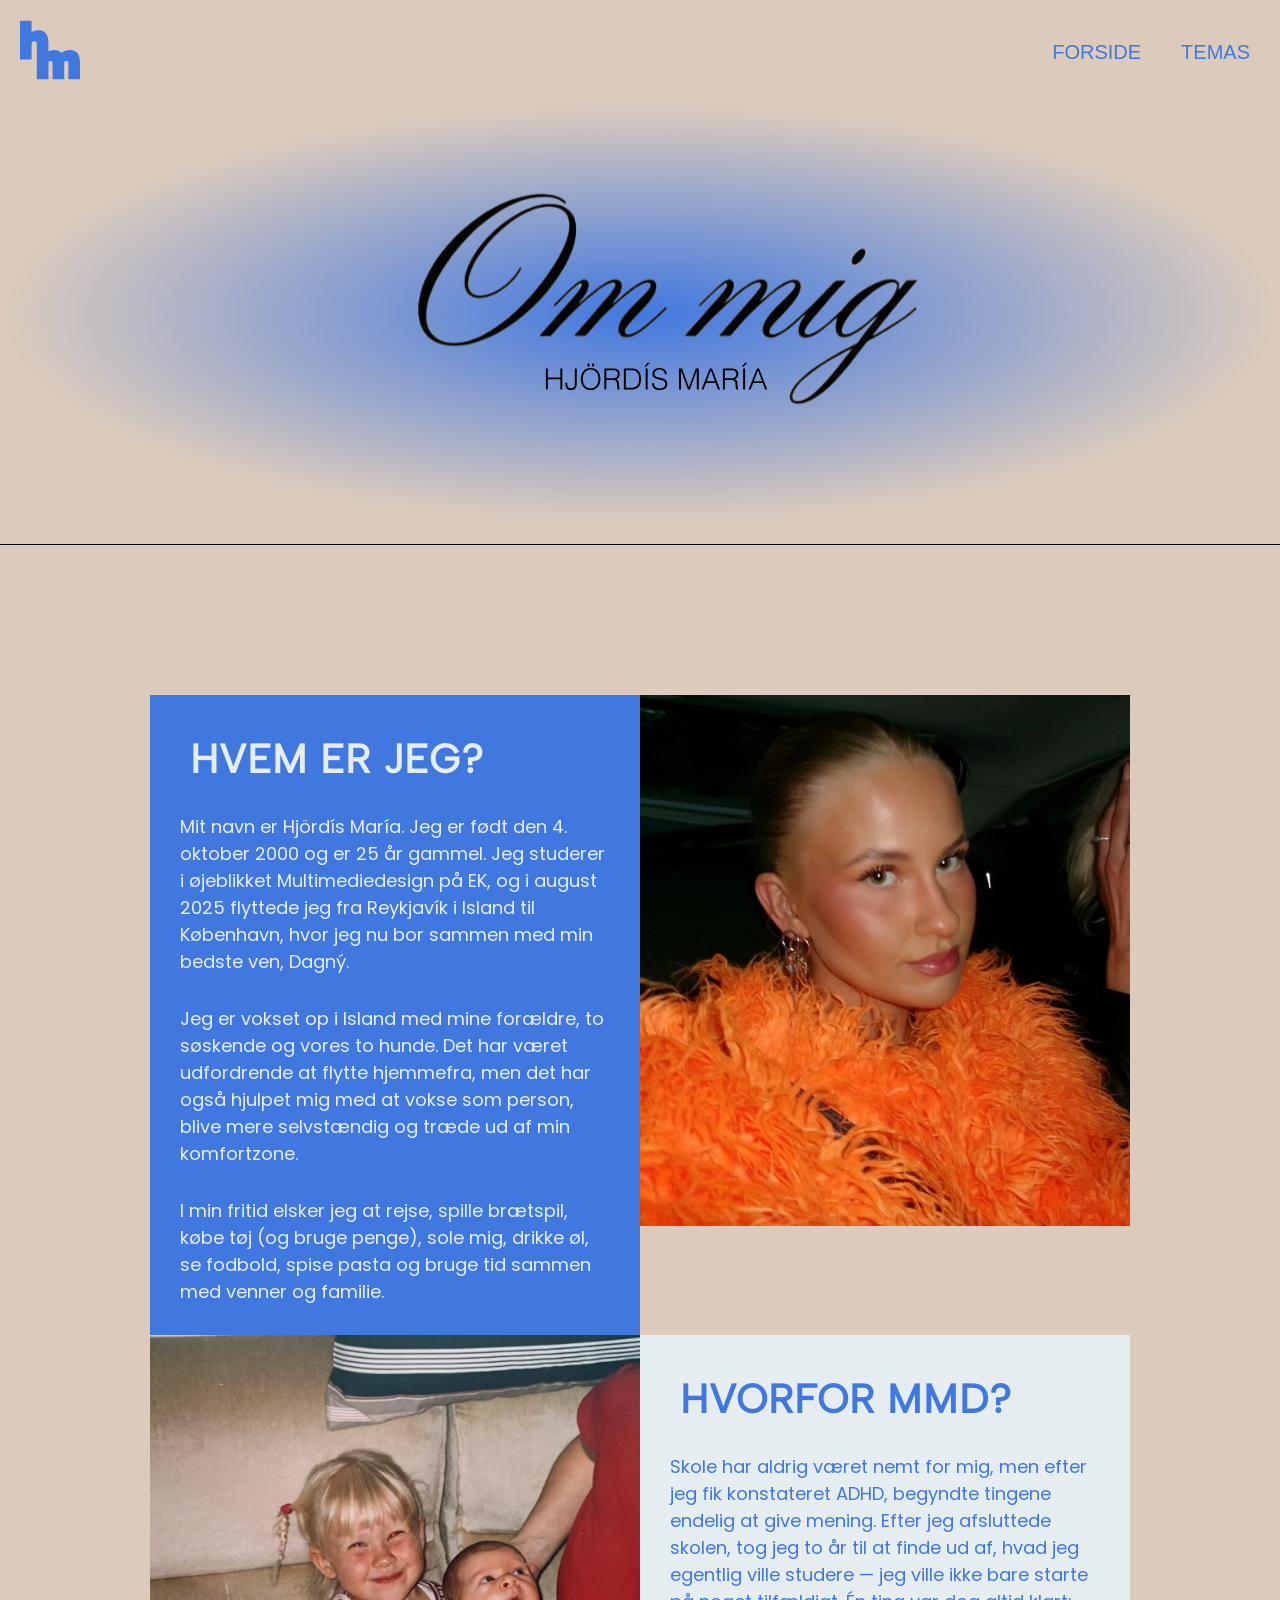
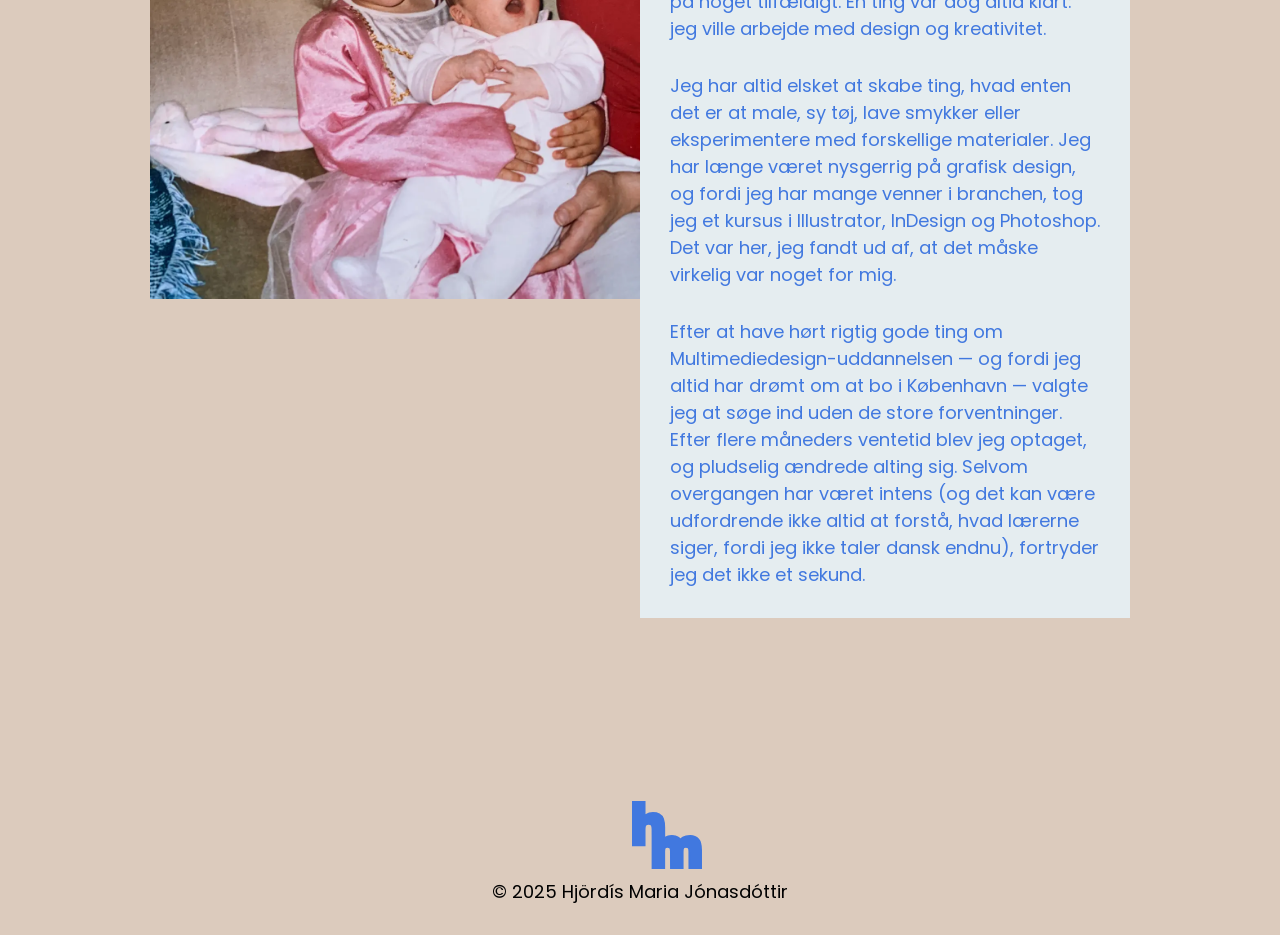
==== commit c078de0b: "CLEANUP" ====
--- a/aboutme.html
+++ b/aboutme.html
@@ -12,13 +12,19 @@
   <body>
     <header>
       <div class="logo">
-        <a href="index.html">
-          <img src="./images/hmlogo.svg" alt="" />
-        </a>
+        <div class="logo">
+          <svg width="60" height="60" viewBox="0 0 37 36" fill="none" xmlns="http://www.w3.org/2000/svg">
+            <path
+              d="M6.64453 0.5V8.12207C6.91751 7.79421 7.23767 7.50715 7.60645 7.26465C8.5261 6.6523 9.692 6.36816 11.0645 6.36816C12.3556 6.36818 13.458 6.58148 14.3438 7.04102H14.3447C15.2919 7.52112 15.964 8.35793 16.3838 9.48633L16.4639 9.69824C16.8503 10.7847 17.0303 12.2308 17.0303 14.0068V20.1006C17.2408 19.836 17.4794 19.5968 17.7471 19.3848L17.7529 19.3799C18.5788 18.7456 19.6988 18.462 21.0479 18.4619C22.3952 18.4619 23.5195 18.7456 24.3633 19.3721H24.3643C24.892 19.7543 25.3016 20.2278 25.5947 20.7852C25.9273 20.2106 26.3785 19.7324 26.9473 19.3584C27.8804 18.7373 29.1957 18.4619 30.8232 18.4619C32.532 18.4619 33.93 19.0414 34.959 20.2275H34.96C36.0291 21.4349 36.5 23.441 36.5 26.1006V35.5H30.3574L30.3555 35.002L30.3232 26.7549V26.7529C30.3232 25.715 30.1619 25.0679 29.9258 24.7168L29.9219 24.7109L29.917 24.7041C29.7535 24.4436 29.375 24.2207 28.54 24.2207C27.7168 24.2207 27.3143 24.4375 27.127 24.709C26.9062 25.0648 26.7568 25.7169 26.7568 26.7529V35.5H20.6143L20.6123 35.002L20.5801 26.7549V26.7529C20.5801 25.715 20.4197 25.0679 20.1836 24.7168L20.1787 24.7109L20.1748 24.7041C20.0113 24.4436 19.6326 24.2208 18.7979 24.2207C17.9712 24.2207 17.5692 24.4398 17.3828 24.7129C17.1632 25.0695 17.0146 25.7202 17.0146 26.7529V35.5H10.8701V19.125L10.8535 15.0195V15.0176C10.8535 13.8237 10.6701 13.0855 10.3975 12.6953C10.1712 12.3716 9.69081 12.127 8.74902 12.127C7.9298 12.127 7.44468 12.3432 7.16797 12.668C6.87565 13.0111 6.66537 13.6692 6.64453 14.7656V23.4062H0.5V0.5H6.64453Z"
+              fill="#4178df"
+              stroke="#4178df"
+            />
+          </svg>
+        </div>
       </div>
       <nav>
         <ul class="menu">
-          <li><a href="index.html">OM MIG</a></li>
+          <li><a href="index.html">FORSIDE</a></li>
           <li><a href="temas.html">TEMAS</a></li>
         </ul>
         <button class="burger">
@@ -30,8 +36,9 @@
     </header>
     <main>
       <div class="hero-img">
-        <img src="images/om-mighero.svg" alt="" />
+        <img src="images/HeroOmMig.svg" alt="" />
       </div>
+      <div class="line"></div>
       <section class="ommig-grid">
         <div class="ommig-box ommig-text ommig-top">
           <h1>Hvem er jeg?</h1>
@@ -65,6 +72,19 @@
           </p>
         </div>
       </section>
+      <footer>
+        <div class="footer-logo">
+          <svg width="70" height="70" viewBox="0 0 37 36" fill="none" xmlns="http://www.w3.org/2000/svg">
+            <path
+              d="M6.64453 0.5V8.12207C6.91751 7.79421 7.23767 7.50715 7.60645 7.26465C8.5261 6.6523 9.692 6.36816 11.0645 6.36816C12.3556 6.36818 13.458 6.58148 14.3438 7.04102H14.3447C15.2919 7.52112 15.964 8.35793 16.3838 9.48633L16.4639 9.69824C16.8503 10.7847 17.0303 12.2308 17.0303 14.0068V20.1006C17.2408 19.836 17.4794 19.5968 17.7471 19.3848L17.7529 19.3799C18.5788 18.7456 19.6988 18.462 21.0479 18.4619C22.3952 18.4619 23.5195 18.7456 24.3633 19.3721H24.3643C24.892 19.7543 25.3016 20.2278 25.5947 20.7852C25.9273 20.2106 26.3785 19.7324 26.9473 19.3584C27.8804 18.7373 29.1957 18.4619 30.8232 18.4619C32.532 18.4619 33.93 19.0414 34.959 20.2275H34.96C36.0291 21.4349 36.5 23.441 36.5 26.1006V35.5H30.3574L30.3555 35.002L30.3232 26.7549V26.7529C30.3232 25.715 30.1619 25.0679 29.9258 24.7168L29.9219 24.7109L29.917 24.7041C29.7535 24.4436 29.375 24.2207 28.54 24.2207C27.7168 24.2207 27.3143 24.4375 27.127 24.709C26.9062 25.0648 26.7568 25.7169 26.7568 26.7529V35.5H20.6143L20.6123 35.002L20.5801 26.7549V26.7529C20.5801 25.715 20.4197 25.0679 20.1836 24.7168L20.1787 24.7109L20.1748 24.7041C20.0113 24.4436 19.6326 24.2208 18.7979 24.2207C17.9712 24.2207 17.5692 24.4398 17.3828 24.7129C17.1632 25.0695 17.0146 25.7202 17.0146 26.7529V35.5H10.8701V19.125L10.8535 15.0195V15.0176C10.8535 13.8237 10.6701 13.0855 10.3975 12.6953C10.1712 12.3716 9.69081 12.127 8.74902 12.127C7.9298 12.127 7.44468 12.3432 7.16797 12.668C6.87565 13.0111 6.66537 13.6692 6.64453 14.7656V23.4062H0.5V0.5H6.64453Z"
+              fill="#4178DF"
+              stroke="#4178DF"
+            />
+          </svg>
+        </div>
+
+        <p style="text-align: center">© 2025 Hjördís Maria Jónasdóttir</p>
+      </footer>
     </main>
     <script src="./javascript/burger.js"></script>
   </body>
--- a/css/header.css
+++ b/css/header.css
@@ -13,13 +13,13 @@
   height: 60px;
 }
 
-nav {
+header nav {
   display: flex;
   align-items: center;
 }
 
 /* Desktop menu */
-.menu {
+header .menu {
   display: flex;
   list-style: none;
   gap: 20px;
@@ -50,7 +50,7 @@
 
 /* Mobile */
 @media (max-width: 799px) {
-  .menu {
+  header .menu {
     display: none;
   }
 
@@ -106,7 +106,7 @@
   }
 
   /* Dropdown menu */
-  nav.active .menu {
+  header nav.active .menu {
     display: block;
     background-color: #dccbbd;
     position: absolute;
--- a/css/style.css
+++ b/css/style.css
@@ -54,7 +54,12 @@
   width: 100%;
   margin: 20px 0;
 }
-
+.footer-logo {
+  padding: 2em;
+  margin: 2em;
+  justify-content: center;
+  justify-items: center;
+}
 .about-me-block {
   background-color: var(--cream);
   padding: 3em;
--- a/css/layout.css
+++ b/css/layout.css
@@ -234,22 +234,34 @@
 }
 
 /* Tema nav wrapper centering */
+
 main nav {
-  width: 100%;
-}
-
-main > nav {
   display: flex;
   justify-content: center;
   width: 100%;
   padding: 2em;
-}
-
-main > nav .tema-menus {
+  list-style: none;
+}
+
+main nav .tema-menus {
   width: fit-content;
   margin: 0 auto;
 }
-
+.tema-menus {
+  flex-wrap: wrap;
+  gap: 16px;
+  justify-content: center;
+  align-items: center;
+  list-style: none;
+  padding: 2px;
+  margin: 40px 0;
+}
+.tema-menus a {
+  display: block;
+  width: 100%;
+  text-align: center;
+  padding: 12px 16px;
+}
 /* ========== RESPONSIVE ========== */
 @media (max-width: 799px) {
   .tema-block {
@@ -275,7 +287,10 @@
   .tema-media.media-4 img {
     height: 400px;
   }
-
+  .tema-menus {
+    display: flex;
+    gap: 32px;
+  }
   .media-6 {
     grid-template-columns: repeat(3, 1fr);
   }
--- a/css/general.css
+++ b/css/general.css
@@ -109,25 +109,25 @@
 /* Website button (special button you had) */
 .btn-website {
   text-decoration: none;
-  color: #c32732;
+  color: black;
 }
 
 .button-website {
   margin-top: 20px;
   display: inline-block;
-  border: 2px solid #c32732;
+  border: 2px solid black;
   padding: 20px 40px;
   text-align: center;
   font-family: "Poppins", sans-serif;
   font-weight: 700;
   text-decoration: none;
-  color: #c32732;
+  color: black;
   cursor: pointer;
 }
 
 .button-website:hover {
-  background-color: #fb9dfb;
-  color: #ffffff;
+  background-color: #4178df;
+  border: #4178df;
 }
 
 /* Small helpers from your file */
